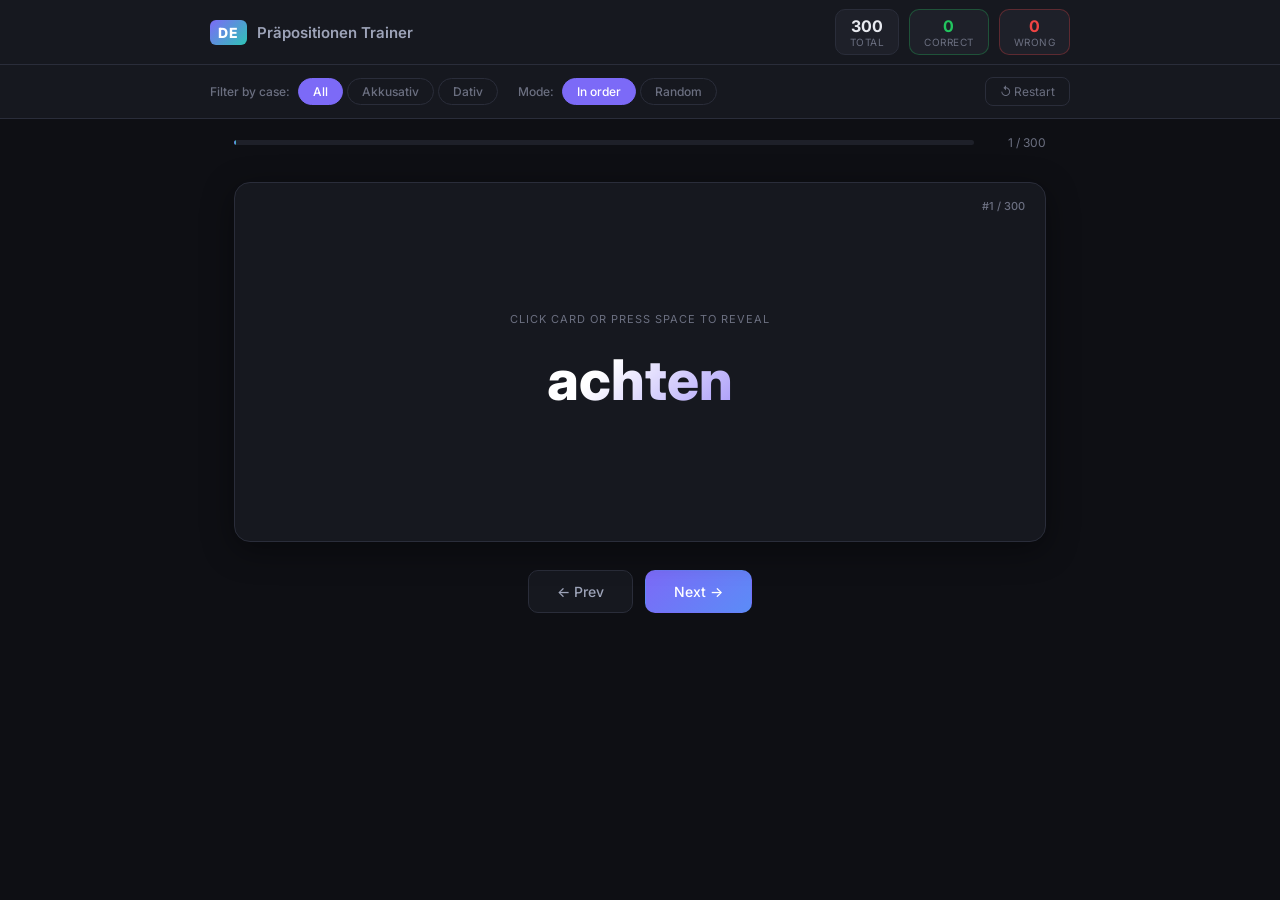
==== index.html @ 7e24c75c "Initial commit: German Prepositions Trainer with 300 verbs" ====
<!DOCTYPE html>
<html lang="de">
<head>
  <meta charset="UTF-8" />
  <meta name="viewport" content="width=device-width, initial-scale=1.0" />
  <title>DE Präpositionen Trainer</title>
  <meta name="description" content="Practice German verb prepositions with Akkusativ and Dativ cases using interactive flashcards." />
  <link rel="preconnect" href="https://fonts.googleapis.com" />
  <link href="https://fonts.googleapis.com/css2?family=Inter:wght@300;400;500;600;700;800&display=swap" rel="stylesheet" />
  <link rel="stylesheet" href="style.css" />
</head>
<body>
  <div class="app">
    <!-- Header -->
    <header class="header">
      <div class="header-inner">
        <div class="logo">
          <span class="logo-de">DE</span>
          <span class="logo-text">Präpositionen Trainer</span>
        </div>
        <div class="header-stats">
          <div class="stat-badge" id="stat-total">
            <span class="stat-num" id="total-count">200</span>
            <span class="stat-label">Total</span>
          </div>
          <div class="stat-badge correct" id="stat-correct">
            <span class="stat-num" id="correct-count">0</span>
            <span class="stat-label">Correct</span>
          </div>
          <div class="stat-badge wrong" id="stat-wrong">
            <span class="stat-num" id="wrong-count">0</span>
            <span class="stat-label">Wrong</span>
          </div>
        </div>
      </div>
    </header>

    <!-- Controls Bar -->
    <div class="controls-bar">
      <div class="controls-inner">
        <div class="filter-group">
          <label class="filter-label">Filter by case:</label>
          <div class="filter-btns">
            <button class="filter-btn active" data-filter="all" id="filter-all">All</button>
            <button class="filter-btn akk" data-filter="akk" id="filter-akk">Akkusativ</button>
            <button class="filter-btn dat" data-filter="dat" id="filter-dat">Dativ</button>
          </div>
        </div>
        <div class="filter-group">
          <label class="filter-label">Mode:</label>
          <div class="filter-btns">
            <button class="filter-btn active" data-mode="sequential" id="mode-seq">In order</button>
            <button class="filter-btn" data-mode="random" id="mode-rand">Random</button>
          </div>
        </div>
        <button class="btn-restart" id="btn-restart">↺ Restart</button>
      </div>
    </div>

    <!-- Progress Bar -->
    <div class="progress-wrap">
      <div class="progress-bar" id="progress-bar"></div>
      <span class="progress-text" id="progress-text">1 / 200</span>
    </div>

    <!-- Main Card Area -->
    <main class="main">
      <div class="card-container">
        <div class="card" id="card" tabindex="0">
          <div class="card-front" id="card-front">
            <div class="card-hint">Click card or press Space to reveal</div>
            <div class="verb-display" id="verb-display">achten</div>
            <div class="card-number" id="card-number">#1</div>
          </div>
          <div class="card-back" id="card-back">
            <div class="back-top">
              <div class="back-verb" id="back-verb">achten</div>
              <div class="prep-kasus">
                <div class="prep-tag" id="back-prep">auf</div>
                <div class="kasus-badge" id="back-kasus">Akk.</div>
              </div>
            </div>
            <div class="example-sentence" id="back-example">
              Bitte achte auf die Aussprache.
            </div>
            <div class="answer-btns">
              <button class="btn-wrong" id="btn-wrong">✗ Didn't know</button>
              <button class="btn-correct" id="btn-correct">✓ Got it!</button>
            </div>
          </div>
        </div>
      </div>

      <!-- Navigation -->
      <div class="nav-btns">
        <button class="nav-btn" id="btn-prev">← Prev</button>
        <button class="nav-btn primary" id="btn-next">Next →</button>
      </div>
    </main>

    <!-- Done screen -->
    <div class="done-screen" id="done-screen" style="display:none;">
      <div class="done-card">
        <div class="done-emoji">🎉</div>
        <h2>Session Complete!</h2>
        <p>You went through all cards in this set.</p>
        <div class="done-stats">
          <div class="done-stat correct">
            <span id="done-correct">0</span>
            <small>Correct</small>
          </div>
          <div class="done-stat wrong">
            <span id="done-wrong">0</span>
            <small>Wrong</small>
          </div>
          <div class="done-stat pct">
            <span id="done-pct">0%</span>
            <small>Score</small>
          </div>
        </div>
        <button class="btn-restart big" id="btn-done-restart">↺ Practice Again</button>
        <button class="btn-wrong-only" id="btn-wrong-only">Practice wrong ones only</button>
      </div>
    </div>
  </div>

  <script src="app.js"></script>
</body>
</html>
---- style.css ----
*, *::before, *::after { box-sizing: border-box; margin: 0; padding: 0; }

:root {
  --bg: #0e0f14;
  --surface: #16181f;
  --surface2: #1e2029;
  --border: #2a2d3a;
  --text: #e8eaf0;
  --text-muted: #6b6f80;
  --text-dim: #9da3b8;
  --akk: #7c6af7;
  --akk-light: #a89af9;
  --dat: #2ec4b6;
  --dat-light: #5dd6cc;
  --correct: #22c55e;
  --wrong: #ef4444;
  --accent: #7c6af7;
  --radius: 16px;
  --radius-sm: 8px;
  --shadow: 0 8px 32px rgba(0,0,0,0.4);
}

html, body {
  height: 100%;
  font-family: 'Inter', sans-serif;
  background: var(--bg);
  color: var(--text);
  -webkit-font-smoothing: antialiased;
}

/* ── HEADER ── */
.header {
  background: var(--surface);
  border-bottom: 1px solid var(--border);
  padding: 0 24px;
  position: sticky;
  top: 0;
  z-index: 10;
}
.header-inner {
  max-width: 860px;
  margin: 0 auto;
  display: flex;
  align-items: center;
  justify-content: space-between;
  height: 64px;
}
.logo { display: flex; align-items: center; gap: 10px; }
.logo-de {
  background: linear-gradient(135deg, var(--akk), var(--dat));
  color: #fff;
  font-weight: 800;
  font-size: 14px;
  padding: 4px 8px;
  border-radius: 6px;
  letter-spacing: 1px;
}
.logo-text { font-weight: 600; font-size: 15px; color: var(--text-dim); }

.header-stats { display: flex; gap: 10px; }
.stat-badge {
  display: flex;
  flex-direction: column;
  align-items: center;
  background: var(--surface2);
  border: 1px solid var(--border);
  border-radius: 10px;
  padding: 6px 14px;
  min-width: 60px;
}
.stat-badge.correct { border-color: rgba(34,197,94,0.3); }
.stat-badge.wrong   { border-color: rgba(239,68,68,0.3); }
.stat-num { font-weight: 700; font-size: 16px; }
.stat-badge.correct .stat-num { color: var(--correct); }
.stat-badge.wrong .stat-num   { color: var(--wrong); }
.stat-label { font-size: 10px; text-transform: uppercase; letter-spacing: 0.5px; color: var(--text-muted); }

/* ── CONTROLS ── */
.controls-bar {
  background: var(--surface);
  border-bottom: 1px solid var(--border);
  padding: 0 24px;
}
.controls-inner {
  max-width: 860px;
  margin: 0 auto;
  display: flex;
  align-items: center;
  gap: 20px;
  padding: 12px 0;
  flex-wrap: wrap;
}
.filter-group { display: flex; align-items: center; gap: 8px; }
.filter-label { font-size: 12px; color: var(--text-muted); font-weight: 500; white-space: nowrap; }
.filter-btns { display: flex; gap: 4px; }
.filter-btn {
  border: 1px solid var(--border);
  background: transparent;
  color: var(--text-muted);
  border-radius: 20px;
  padding: 5px 14px;
  font-size: 12px;
  font-weight: 500;
  cursor: pointer;
  transition: all 0.18s;
  font-family: inherit;
}
.filter-btn:hover { border-color: var(--accent); color: var(--text); }
.filter-btn.active { background: var(--accent); border-color: var(--accent); color: #fff; }
.filter-btn.akk.active { background: var(--akk); border-color: var(--akk); }
.filter-btn.dat.active { background: var(--dat); border-color: var(--dat); }

.btn-restart {
  margin-left: auto;
  background: transparent;
  border: 1px solid var(--border);
  color: var(--text-muted);
  border-radius: 8px;
  padding: 6px 14px;
  font-size: 12px;
  font-family: inherit;
  cursor: pointer;
  transition: all 0.18s;
}
.btn-restart:hover { border-color: var(--accent); color: var(--text); }

/* ── PROGRESS ── */
.progress-wrap {
  max-width: 860px;
  margin: 16px auto 0;
  padding: 0 24px;
  display: flex;
  align-items: center;
  gap: 12px;
}
.progress-bar {
  flex: 1;
  height: 5px;
  background: var(--surface2);
  border-radius: 99px;
  overflow: hidden;
  position: relative;
}
.progress-bar::after {
  content: '';
  display: block;
  height: 100%;
  width: var(--pct, 0%);
  background: linear-gradient(90deg, var(--akk), var(--dat));
  border-radius: 99px;
  transition: width 0.35s ease;
}
.progress-text { font-size: 12px; color: var(--text-muted); white-space: nowrap; min-width: 60px; text-align: right; }

/* ── MAIN ── */
.main {
  max-width: 860px;
  margin: 0 auto;
  padding: 32px 24px 48px;
}
.card-container {
  perspective: 1200px;
  margin-bottom: 28px;
}

/* ── CARD ── */
.card {
  width: 100%;
  min-height: 360px;
  position: relative;
  transform-style: preserve-3d;
  transition: transform 0.55s cubic-bezier(0.4, 0, 0.2, 1);
  cursor: pointer;
  outline: none;
  border-radius: var(--radius);
}
.card.flipped { transform: rotateY(180deg); cursor: default; }
.card-front, .card-back {
  position: absolute;
  inset: 0;
  border-radius: var(--radius);
  backface-visibility: hidden;
  -webkit-backface-visibility: hidden;
  display: flex;
  flex-direction: column;
  align-items: center;
  justify-content: center;
  padding: 48px 40px;
}
.card-front {
  background: var(--surface);
  border: 1px solid var(--border);
  box-shadow: var(--shadow);
}
.card-front:hover { border-color: var(--accent); box-shadow: 0 8px 40px rgba(124,106,247,0.15); }
.card-back {
  background: var(--surface);
  border: 1px solid var(--border);
  box-shadow: var(--shadow);
  transform: rotateY(180deg);
  justify-content: space-between;
  gap: 20px;
}

.card-hint {
  font-size: 11px;
  text-transform: uppercase;
  letter-spacing: 1px;
  color: var(--text-muted);
  margin-bottom: 24px;
}
.verb-display {
  font-size: clamp(32px, 7vw, 56px);
  font-weight: 800;
  text-align: center;
  background: linear-gradient(135deg, #fff 30%, var(--akk-light));
  -webkit-background-clip: text;
  -webkit-text-fill-color: transparent;
  background-clip: text;
  line-height: 1.1;
}
.card-number {
  position: absolute;
  top: 16px;
  right: 20px;
  font-size: 11px;
  color: var(--text-muted);
  font-weight: 500;
}

/* back */
.back-top {
  display: flex;
  flex-direction: column;
  align-items: center;
  gap: 16px;
  width: 100%;
}
.back-verb {
  font-size: clamp(24px, 5vw, 40px);
  font-weight: 800;
  color: var(--text);
}
.prep-kasus {
  display: flex;
  align-items: center;
  gap: 10px;
}
.prep-tag {
  background: linear-gradient(135deg, var(--akk), var(--dat));
  color: #fff;
  font-size: 22px;
  font-weight: 700;
  padding: 8px 20px;
  border-radius: 10px;
}
.kasus-badge {
  font-size: 15px;
  font-weight: 700;
  padding: 8px 18px;
  border-radius: 10px;
  border: 2px solid var(--akk);
  color: var(--akk-light);
  background: rgba(124,106,247,0.1);
}
.kasus-badge.dat {
  border-color: var(--dat);
  color: var(--dat-light);
  background: rgba(46,196,182,0.1);
}
.example-sentence {
  text-align: center;
  font-size: 15px;
  color: var(--text-dim);
  line-height: 1.65;
  font-style: italic;
  background: var(--surface2);
  border-radius: var(--radius-sm);
  padding: 16px 20px;
  width: 100%;
  border-left: 3px solid var(--border);
}

/* answer buttons */
.answer-btns {
  display: flex;
  gap: 12px;
  width: 100%;
}
.btn-wrong, .btn-correct {
  flex: 1;
  padding: 14px;
  border-radius: 12px;
  border: none;
  font-size: 15px;
  font-weight: 600;
  font-family: inherit;
  cursor: pointer;
  transition: all 0.18s;
}
.btn-wrong {
  background: rgba(239,68,68,0.12);
  color: var(--wrong);
  border: 1.5px solid rgba(239,68,68,0.3);
}
.btn-wrong:hover { background: rgba(239,68,68,0.22); }
.btn-correct {
  background: rgba(34,197,94,0.12);
  color: var(--correct);
  border: 1.5px solid rgba(34,197,94,0.3);
}
.btn-correct:hover { background: rgba(34,197,94,0.22); }

/* ── NAV ── */
.nav-btns {
  display: flex;
  gap: 12px;
  justify-content: center;
}
.nav-btn {
  background: var(--surface);
  border: 1px solid var(--border);
  color: var(--text-dim);
  padding: 12px 28px;
  border-radius: 10px;
  font-size: 14px;
  font-weight: 500;
  font-family: inherit;
  cursor: pointer;
  transition: all 0.18s;
}
.nav-btn:hover { border-color: var(--accent); color: var(--text); }
.nav-btn.primary {
  background: linear-gradient(135deg, var(--akk), #5b8cf7);
  border-color: transparent;
  color: #fff;
}
.nav-btn.primary:hover { opacity: 0.88; }

/* ── DONE SCREEN ── */
.done-screen {
  position: fixed;
  inset: 0;
  background: rgba(14,15,20,0.92);
  backdrop-filter: blur(10px);
  display: flex;
  align-items: center;
  justify-content: center;
  z-index: 100;
}
.done-card {
  background: var(--surface);
  border: 1px solid var(--border);
  border-radius: 20px;
  padding: 48px 40px;
  text-align: center;
  max-width: 420px;
  width: 90%;
  box-shadow: var(--shadow);
}
.done-emoji { font-size: 56px; margin-bottom: 16px; }
.done-card h2 { font-size: 26px; font-weight: 800; margin-bottom: 8px; }
.done-card p { color: var(--text-muted); margin-bottom: 28px; }
.done-stats {
  display: flex;
  gap: 16px;
  justify-content: center;
  margin-bottom: 32px;
}
.done-stat {
  flex: 1;
  background: var(--surface2);
  border-radius: 12px;
  padding: 16px;
  border: 1px solid var(--border);
}
.done-stat span { font-size: 28px; font-weight: 800; display: block; }
.done-stat small { font-size: 11px; text-transform: uppercase; letter-spacing: 0.5px; color: var(--text-muted); }
.done-stat.correct span { color: var(--correct); }
.done-stat.wrong span   { color: var(--wrong); }
.done-stat.pct span     { color: var(--akk-light); }
.btn-restart.big {
  display: block;
  width: 100%;
  background: linear-gradient(135deg, var(--akk), #5b8cf7);
  border: none;
  color: #fff;
  padding: 14px;
  border-radius: 12px;
  font-size: 16px;
  font-weight: 700;
  font-family: inherit;
  cursor: pointer;
  margin-bottom: 10px;
  transition: opacity 0.18s;
}
.btn-restart.big:hover { opacity: 0.88; }
.btn-wrong-only {
  display: block;
  width: 100%;
  background: rgba(239,68,68,0.1);
  border: 1.5px solid rgba(239,68,68,0.3);
  color: var(--wrong);
  padding: 12px;
  border-radius: 12px;
  font-size: 14px;
  font-weight: 600;
  font-family: inherit;
  cursor: pointer;
  transition: all 0.18s;
}
.btn-wrong-only:hover { background: rgba(239,68,68,0.2); }

/* ── RESPONSIVE ── */
@media (max-width: 540px) {
  .card-front, .card-back { padding: 32px 24px; }
  .header-inner { gap: 10px; }
  .logo-text { display: none; }
  .controls-inner { gap: 10px; }
}
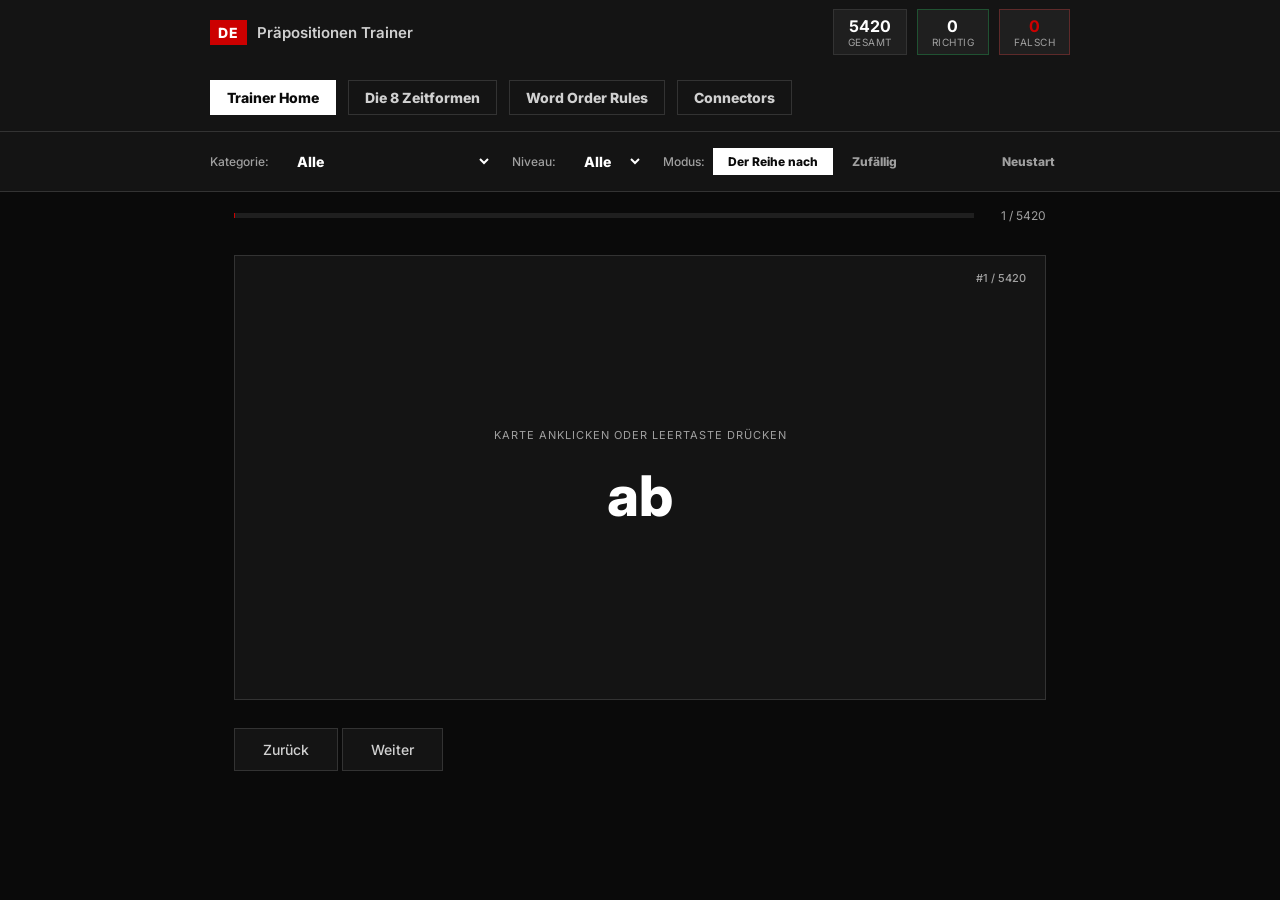
==== commit fa691a0b: "feat: UI redesign, dynamic loading, and german translations" ====
--- a/index.html
+++ b/index.html
@@ -20,40 +20,59 @@
         </div>
         <div class="header-stats">
           <div class="stat-badge" id="stat-total">
-            <span class="stat-num" id="total-count">200</span>
-            <span class="stat-label">Total</span>
+            <span class="stat-num" id="total-count">0</span>
+            <span class="stat-label">GESAMT</span>
           </div>
           <div class="stat-badge correct" id="stat-correct">
             <span class="stat-num" id="correct-count">0</span>
-            <span class="stat-label">Correct</span>
+            <span class="stat-label">RICHTIG</span>
           </div>
           <div class="stat-badge wrong" id="stat-wrong">
             <span class="stat-num" id="wrong-count">0</span>
-            <span class="stat-label">Wrong</span>
+            <span class="stat-label">FALSCH</span>
           </div>
         </div>
       </div>
+      <!-- Global Navigation -->
+      <nav class="nav-bar">
+        <a href="index.html" class="nav-link active">Trainer Home</a>
+        <a href="pages/tenses.html" class="nav-link">Die 8 Zeitformen</a>
+        <a href="pages/word-order.html" class="nav-link">Word Order Rules</a>
+        <a href="pages/connectors.html" class="nav-link">Connectors</a>
+      </nav>
     </header>
 
     <!-- Controls Bar -->
     <div class="controls-bar">
       <div class="controls-inner">
         <div class="filter-group">
-          <label class="filter-label">Filter by case:</label>
+          <label class="filter-label">Kategorie:</label>
+          <select id="filter-type" class="filter-select">
+            <option value="all">Alle</option>
+            <option value="vocabulary">Wortschatz</option>
+            <option value="verb_preposition">Verben + Präpositionen</option>
+            <option value="konnektor">Konnektoren</option>
+            <option value="phrase">Redewendungen</option>
+          </select>
+        </div>
+        <div class="filter-group">
+          <label class="filter-label">Niveau:</label>
+          <select id="filter-level" class="filter-select">
+            <option value="all">Alle</option>
+            <option value="A1">A1</option>
+            <option value="A2">A2</option>
+            <option value="B1">B1</option>
+            <option value="B2">B2</option>
+          </select>
+        </div>
+        <div class="filter-group">
+          <label class="filter-label">Modus:</label>
           <div class="filter-btns">
-            <button class="filter-btn active" data-filter="all" id="filter-all">All</button>
-            <button class="filter-btn akk" data-filter="akk" id="filter-akk">Akkusativ</button>
-            <button class="filter-btn dat" data-filter="dat" id="filter-dat">Dativ</button>
+            <button class="filter-btn active" data-mode="sequential" id="mode-seq">Der Reihe nach</button>
+            <button class="filter-btn" data-mode="random" id="mode-rand">Zufällig</button>
           </div>
         </div>
-        <div class="filter-group">
-          <label class="filter-label">Mode:</label>
-          <div class="filter-btns">
-            <button class="filter-btn active" data-mode="sequential" id="mode-seq">In order</button>
-            <button class="filter-btn" data-mode="random" id="mode-rand">Random</button>
-          </div>
-        </div>
-        <button class="btn-restart" id="btn-restart">↺ Restart</button>
+        <button class="btn-restart" id="btn-restart">Neustart</button>
       </div>
     </div>
 
@@ -68,7 +87,7 @@
       <div class="card-container">
         <div class="card" id="card" tabindex="0">
           <div class="card-front" id="card-front">
-            <div class="card-hint">Click card or press Space to reveal</div>
+            <div class="card-hint">Karte anklicken oder Leertaste drücken</div>
             <div class="verb-display" id="verb-display">achten</div>
             <div class="card-number" id="card-number">#1</div>
           </div>
@@ -80,28 +99,28 @@
                 <div class="kasus-badge" id="back-kasus">Akk.</div>
               </div>
             </div>
-            <div class="example-sentence" id="back-example">
-              Bitte achte auf die Aussprache.
-            </div>
+            <div class="example-sentence" id="back-example"></div>
+            <!-- Extra info section for translations, auxiliary verbs, or connector effects -->
+            <div class="back-extra" id="back-extra"></div>
             <div class="answer-btns">
-              <button class="btn-wrong" id="btn-wrong">✗ Didn't know</button>
-              <button class="btn-correct" id="btn-correct">✓ Got it!</button>
+              <button class="btn-wrong" id="btn-wrong">Nicht gewusst</button>
+              <button class="btn-correct" id="btn-correct">Gewusst!</button>
             </div>
           </div>
         </div>
       </div>
 
-      <!-- Navigation -->
-      <div class="nav-btns">
-        <button class="nav-btn" id="btn-prev">← Prev</button>
-        <button class="nav-btn primary" id="btn-next">Next →</button>
+      <!-- Navigation Buttons -->
+      <div class="card-nav">
+        <button class="nav-btn" id="btn-prev">Zurück</button>
+        <button class="nav-btn" id="btn-next">Weiter</button>
       </div>
     </main>
 
     <!-- Done screen -->
     <div class="done-screen" id="done-screen" style="display:none;">
       <div class="done-card">
-        <div class="done-emoji">🎉</div>
+        <div class="done-emoji"></div>
         <h2>Session Complete!</h2>
         <p>You went through all cards in this set.</p>
         <div class="done-stats">
@@ -118,7 +137,7 @@
             <small>Score</small>
           </div>
         </div>
-        <button class="btn-restart big" id="btn-done-restart">↺ Practice Again</button>
+        <button class="btn-restart big" id="btn-done-restart">Practice Again</button>
         <button class="btn-wrong-only" id="btn-wrong-only">Practice wrong ones only</button>
       </div>
     </div>
--- a/style.css
+++ b/style.css
@@ -1,23 +1,28 @@
 *, *::before, *::after { box-sizing: border-box; margin: 0; padding: 0; }
 
 :root {
-  --bg: #0e0f14;
-  --surface: #16181f;
-  --surface2: #1e2029;
-  --border: #2a2d3a;
-  --text: #e8eaf0;
-  --text-muted: #6b6f80;
-  --text-dim: #9da3b8;
-  --akk: #7c6af7;
-  --akk-light: #a89af9;
-  --dat: #2ec4b6;
-  --dat-light: #5dd6cc;
-  --correct: #22c55e;
-  --wrong: #ef4444;
-  --accent: #7c6af7;
-  --radius: 16px;
-  --radius-sm: 8px;
-  --shadow: 0 8px 32px rgba(0,0,0,0.4);
+  --bg: #0a0a0a;
+  --surface: #141414;
+  --surface2: #1f1f1f;
+  --border: #333333;
+  --text: #ffffff;
+  --text-muted: #a0a0a0;
+  --text-dim: #d0d0d0;
+  --akk: #cc0000;
+  --akk-light: #ff3333;
+  --akk-dark: #8b0000;
+  --dat: #ffffff;
+  --dat-light: #cccccc;
+  --dat-dark: #999999;
+  --correct: #ffffff;
+  --wrong: #cc0000;
+  --accent: #cc0000;
+  --freq-green: #22c55e;
+  --freq-yellow: #eab308;
+  --freq-gray: #6b7280;
+  --radius: 0px;
+  --radius-sm: 0px;
+  --shadow: none;
 }
 
 html, body {
@@ -47,12 +52,12 @@
 }
 .logo { display: flex; align-items: center; gap: 10px; }
 .logo-de {
-  background: linear-gradient(135deg, var(--akk), var(--dat));
+  background: var(--akk);
   color: #fff;
   font-weight: 800;
   font-size: 14px;
   padding: 4px 8px;
-  border-radius: 6px;
+  border-radius: 0px;
   letter-spacing: 1px;
 }
 .logo-text { font-weight: 600; font-size: 15px; color: var(--text-dim); }
@@ -64,7 +69,7 @@
   align-items: center;
   background: var(--surface2);
   border: 1px solid var(--border);
-  border-radius: 10px;
+  border-radius: 0px;
   padding: 6px 14px;
   min-width: 60px;
 }
@@ -94,35 +99,36 @@
 .filter-label { font-size: 12px; color: var(--text-muted); font-weight: 500; white-space: nowrap; }
 .filter-btns { display: flex; gap: 4px; }
 .filter-btn {
-  border: 1px solid var(--border);
+  border: none;
   background: transparent;
   color: var(--text-muted);
-  border-radius: 20px;
-  padding: 5px 14px;
+  border-radius: 0px;
+  padding: 6px 15px;
   font-size: 12px;
-  font-weight: 500;
+  font-weight: 800; /* Extra bold */
   cursor: pointer;
   transition: all 0.18s;
   font-family: inherit;
 }
-.filter-btn:hover { border-color: var(--accent); color: var(--text); }
-.filter-btn.active { background: var(--accent); border-color: var(--accent); color: #fff; }
+.filter-btn:hover { color: var(--text); }
+.filter-btn.active { background: var(--text); color: var(--bg); }
 .filter-btn.akk.active { background: var(--akk); border-color: var(--akk); }
 .filter-btn.dat.active { background: var(--dat); border-color: var(--dat); }
 
 .btn-restart {
   margin-left: auto;
   background: transparent;
-  border: 1px solid var(--border);
+  border: none;
   color: var(--text-muted);
-  border-radius: 8px;
-  padding: 6px 14px;
+  border-radius: 0px;
+  padding: 7px 15px;
   font-size: 12px;
+  font-weight: 800;
   font-family: inherit;
   cursor: pointer;
   transition: all 0.18s;
 }
-.btn-restart:hover { border-color: var(--accent); color: var(--text); }
+.btn-restart:hover { color: var(--text); }
 
 /* ── PROGRESS ── */
 .progress-wrap {
@@ -137,7 +143,7 @@
   flex: 1;
   height: 5px;
   background: var(--surface2);
-  border-radius: 99px;
+  border-radius: 0px;
   overflow: hidden;
   position: relative;
 }
@@ -146,8 +152,8 @@
   display: block;
   height: 100%;
   width: var(--pct, 0%);
-  background: linear-gradient(90deg, var(--akk), var(--dat));
-  border-radius: 99px;
+  background: var(--akk);
+  border-radius: 0px;
   transition: width 0.35s ease;
 }
 .progress-text { font-size: 12px; color: var(--text-muted); white-space: nowrap; min-width: 60px; text-align: right; }
@@ -165,6 +171,7 @@
 
 /* ── CARD ── */
 .card {
+  display: grid;
   width: 100%;
   min-height: 360px;
   position: relative;
@@ -176,8 +183,7 @@
 }
 .card.flipped { transform: rotateY(180deg); cursor: default; }
 .card-front, .card-back {
-  position: absolute;
-  inset: 0;
+  grid-area: 1 / 1;
   border-radius: var(--radius);
   backface-visibility: hidden;
   -webkit-backface-visibility: hidden;
@@ -190,13 +196,13 @@
 .card-front {
   background: var(--surface);
   border: 1px solid var(--border);
-  box-shadow: var(--shadow);
-}
-.card-front:hover { border-color: var(--accent); box-shadow: 0 8px 40px rgba(124,106,247,0.15); }
+  box-shadow: none;
+}
+.card-front:hover { border-color: var(--accent); box-shadow: none; }
 .card-back {
   background: var(--surface);
   border: 1px solid var(--border);
-  box-shadow: var(--shadow);
+  box-shadow: none;
   transform: rotateY(180deg);
   justify-content: space-between;
   gap: 20px;
@@ -213,10 +219,7 @@
   font-size: clamp(32px, 7vw, 56px);
   font-weight: 800;
   text-align: center;
-  background: linear-gradient(135deg, #fff 30%, var(--akk-light));
-  -webkit-background-clip: text;
-  -webkit-text-fill-color: transparent;
-  background-clip: text;
+  color: var(--text);
   line-height: 1.1;
 }
 .card-number {
@@ -247,26 +250,33 @@
   gap: 10px;
 }
 .prep-tag {
-  background: linear-gradient(135deg, var(--akk), var(--dat));
+  background: var(--akk);
   color: #fff;
   font-size: 22px;
   font-weight: 700;
   padding: 8px 20px;
-  border-radius: 10px;
+  border-radius: 0px;
 }
 .kasus-badge {
   font-size: 15px;
   font-weight: 700;
   padding: 8px 18px;
-  border-radius: 10px;
+  border-radius: 0px;
   border: 2px solid var(--akk);
   color: var(--akk-light);
-  background: rgba(124,106,247,0.1);
+  background: transparent;
 }
 .kasus-badge.dat {
   border-color: var(--dat);
   color: var(--dat-light);
-  background: rgba(46,196,182,0.1);
+  background: transparent;
+}
+.back-extra {
+  font-size: 16px;
+  color: var(--text-muted);
+  margin-bottom: 24px;
+  line-height: 1.4;
+  text-align: center;
 }
 .example-sentence {
   text-align: center;
@@ -275,10 +285,10 @@
   line-height: 1.65;
   font-style: italic;
   background: var(--surface2);
-  border-radius: var(--radius-sm);
+  border-radius: 0px;
   padding: 16px 20px;
   width: 100%;
-  border-left: 3px solid var(--border);
+  border-left: 3px solid var(--accent);
 }
 
 /* answer buttons */
@@ -290,8 +300,8 @@
 .btn-wrong, .btn-correct {
   flex: 1;
   padding: 14px;
-  border-radius: 12px;
-  border: none;
+  border-radius: 0px;
+  border: 1px solid transparent;
   font-size: 15px;
   font-weight: 600;
   font-family: inherit;
@@ -317,12 +327,59 @@
   gap: 12px;
   justify-content: center;
 }
+.filter-select {
+  background: var(--surface);
+  border: none;
+  color: var(--text);
+  padding: 8px 16px;
+  border-radius: 0px;
+  font-size: 14px;
+  font-weight: 800;
+  cursor: pointer;
+  font-family: inherit;
+}
+.filter-select:focus {
+  outline: none;
+}
+.filter-select option {
+  background: var(--bg);
+  color: var(--text);
+}
+
+.nav-bar {
+  display: flex;
+  align-items: center;
+  gap: 12px;
+  margin: 16px auto 16px;
+  max-width: 860px;
+  flex-wrap: wrap;
+}
+.nav-link {
+  display: inline-flex;
+  align-items: center;
+  gap: 6px;
+  color: var(--text-dim);
+  text-decoration: none;
+  font-size: 14px;
+  font-weight: 800;
+  padding: 8px 16px;
+  background: var(--surface);
+  border: 1px solid var(--border);
+  border-radius: 0px;
+  transition: all 0.2s ease;
+}
+.nav-link:hover, .nav-link.active {
+  color: var(--bg);
+  border-color: var(--text);
+  background: var(--text);
+}
+
 .nav-btn {
   background: var(--surface);
   border: 1px solid var(--border);
   color: var(--text-dim);
   padding: 12px 28px;
-  border-radius: 10px;
+  border-radius: 0px;
   font-size: 14px;
   font-weight: 500;
   font-family: inherit;
@@ -331,7 +388,7 @@
 }
 .nav-btn:hover { border-color: var(--accent); color: var(--text); }
 .nav-btn.primary {
-  background: linear-gradient(135deg, var(--akk), #5b8cf7);
+  background: var(--akk);
   border-color: transparent;
   color: #fff;
 }
@@ -351,12 +408,12 @@
 .done-card {
   background: var(--surface);
   border: 1px solid var(--border);
-  border-radius: 20px;
+  border-radius: 0px;
   padding: 48px 40px;
   text-align: center;
   max-width: 420px;
   width: 90%;
-  box-shadow: var(--shadow);
+  box-shadow: none;
 }
 .done-emoji { font-size: 56px; margin-bottom: 16px; }
 .done-card h2 { font-size: 26px; font-weight: 800; margin-bottom: 8px; }
@@ -370,7 +427,7 @@
 .done-stat {
   flex: 1;
   background: var(--surface2);
-  border-radius: 12px;
+  border-radius: 0px;
   padding: 16px;
   border: 1px solid var(--border);
 }
@@ -382,11 +439,11 @@
 .btn-restart.big {
   display: block;
   width: 100%;
-  background: linear-gradient(135deg, var(--akk), #5b8cf7);
+  background: var(--akk);
   border: none;
   color: #fff;
   padding: 14px;
-  border-radius: 12px;
+  border-radius: 0px;
   font-size: 16px;
   font-weight: 700;
   font-family: inherit;
@@ -398,11 +455,11 @@
 .btn-wrong-only {
   display: block;
   width: 100%;
-  background: rgba(239,68,68,0.1);
-  border: 1.5px solid rgba(239,68,68,0.3);
+  background: transparent;
+  border: 1px solid var(--wrong);
   color: var(--wrong);
   padding: 12px;
-  border-radius: 12px;
+  border-radius: 0px;
   font-size: 14px;
   font-weight: 600;
   font-family: inherit;
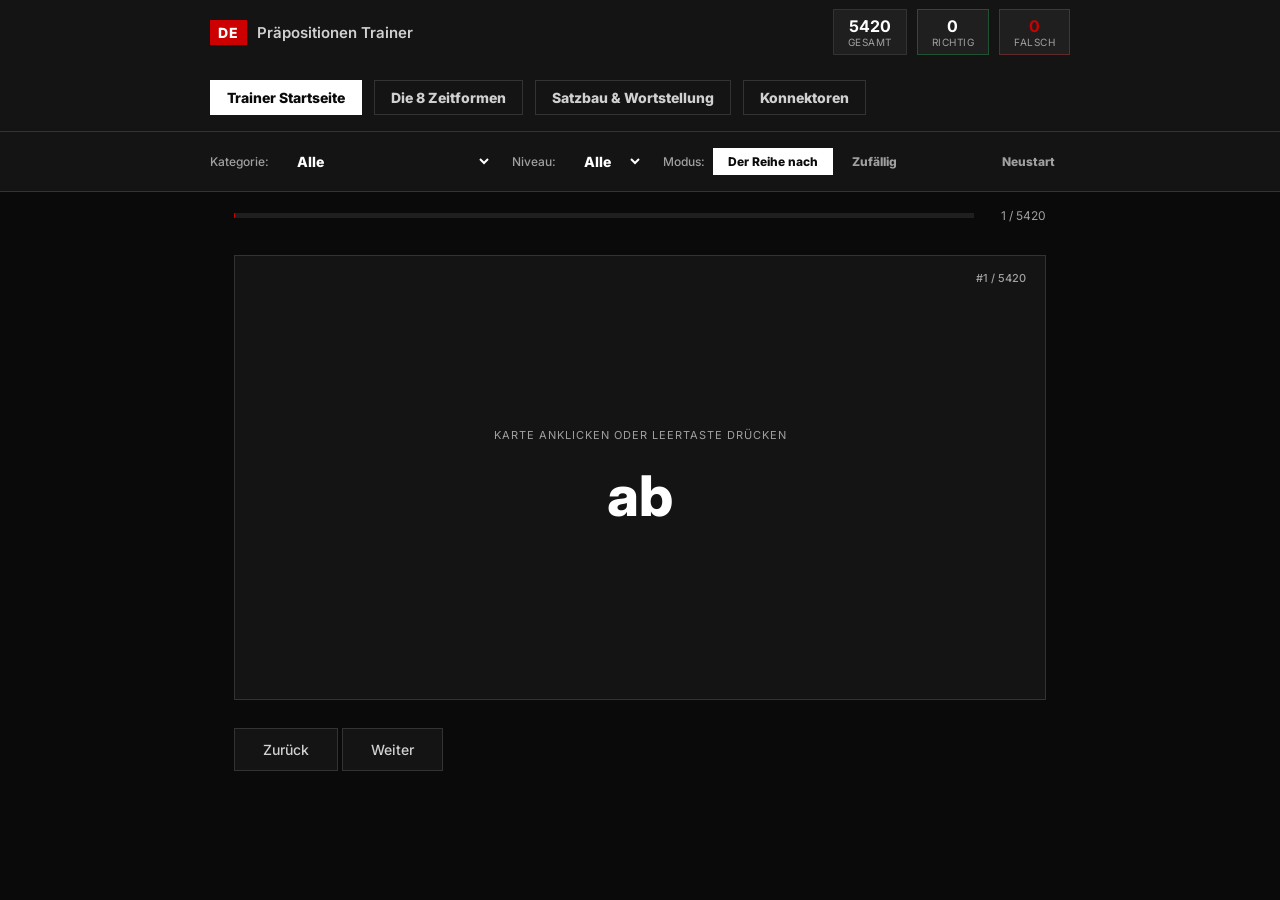
==== commit 57055832: "small fix" ====
--- a/index.html
+++ b/index.html
@@ -35,10 +35,10 @@
       </div>
       <!-- Global Navigation -->
       <nav class="nav-bar">
-        <a href="index.html" class="nav-link active">Trainer Home</a>
+        <a href="index.html" class="nav-link active">Trainer Startseite</a>
         <a href="pages/tenses.html" class="nav-link">Die 8 Zeitformen</a>
-        <a href="pages/word-order.html" class="nav-link">Word Order Rules</a>
-        <a href="pages/connectors.html" class="nav-link">Connectors</a>
+        <a href="pages/word-order.html" class="nav-link">Satzbau & Wortstellung</a>
+        <a href="pages/connectors.html" class="nav-link">Konnektoren</a>
       </nav>
     </header>
 
@@ -50,8 +50,11 @@
           <select id="filter-type" class="filter-select">
             <option value="all">Alle</option>
             <option value="vocabulary">Wortschatz</option>
+            <option value="verb">Verben (Alle)</option>
             <option value="verb_preposition">Verben + Präpositionen</option>
+            <option value="reflexive_verb">Reflexive Verben</option>
             <option value="konnektor">Konnektoren</option>
+            <option value="konjunktion">Konjunktionen</option>
             <option value="phrase">Redewendungen</option>
           </select>
         </div>
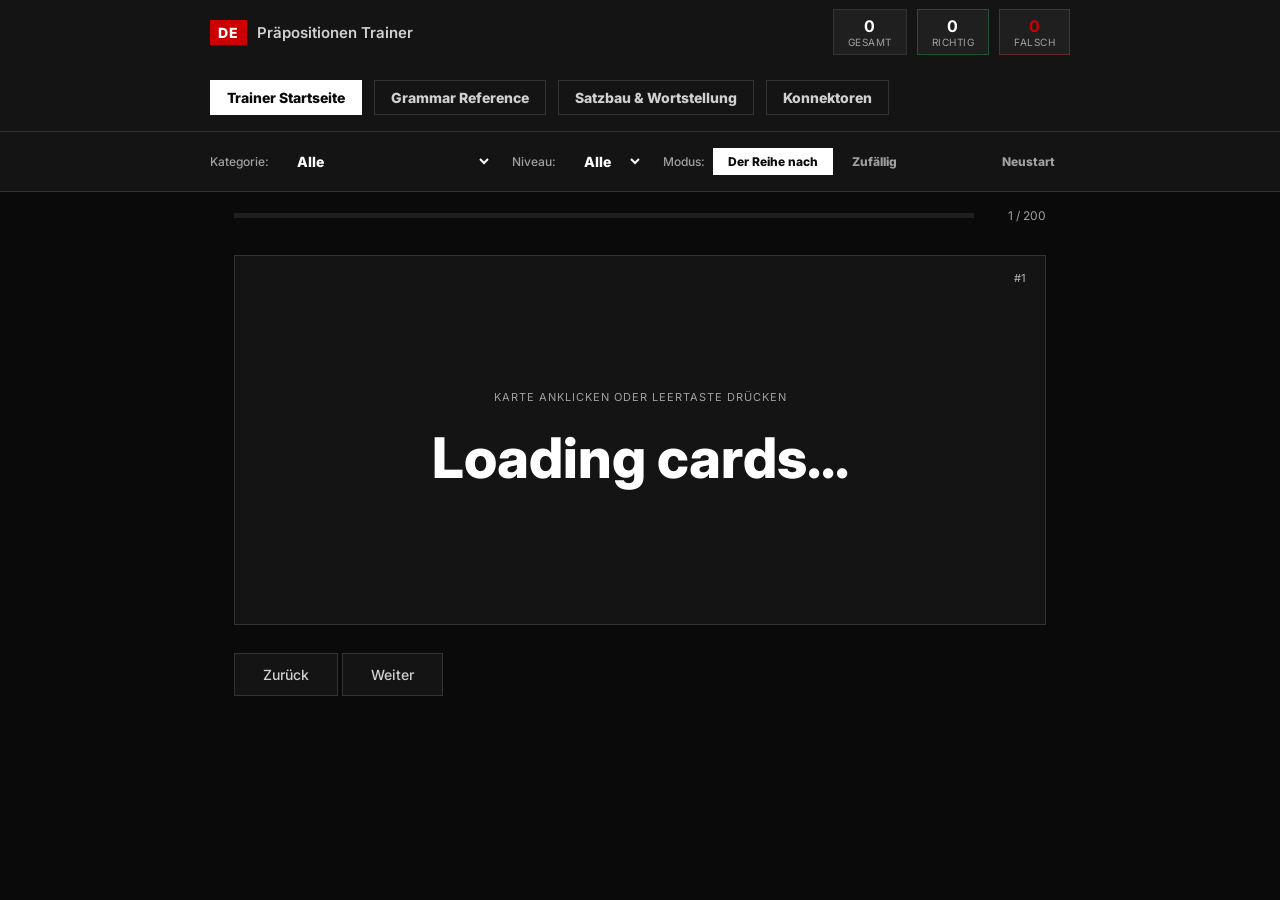
==== commit 25c9827d: "new grammars and edit the page" ====
--- a/index.html
+++ b/index.html
@@ -1,14 +1,18 @@
 <!DOCTYPE html>
 <html lang="de">
+
 <head>
   <meta charset="UTF-8" />
   <meta name="viewport" content="width=device-width, initial-scale=1.0" />
   <title>DE Präpositionen Trainer</title>
-  <meta name="description" content="Practice German verb prepositions with Akkusativ and Dativ cases using interactive flashcards." />
+  <meta name="description"
+    content="Practice German verb prepositions with Akkusativ and Dativ cases using interactive flashcards." />
   <link rel="preconnect" href="https://fonts.googleapis.com" />
-  <link href="https://fonts.googleapis.com/css2?family=Inter:wght@300;400;500;600;700;800&display=swap" rel="stylesheet" />
+  <link href="https://fonts.googleapis.com/css2?family=Inter:wght@300;400;500;600;700;800&display=swap"
+    rel="stylesheet" />
   <link rel="stylesheet" href="style.css" />
 </head>
+
 <body>
   <div class="app">
     <!-- Header -->
@@ -36,7 +40,7 @@
       <!-- Global Navigation -->
       <nav class="nav-bar">
         <a href="index.html" class="nav-link active">Trainer Startseite</a>
-        <a href="pages/tenses.html" class="nav-link">Die 8 Zeitformen</a>
+        <a href="pages/grammar.html" class="nav-link">Grammar Reference</a>
         <a href="pages/word-order.html" class="nav-link">Satzbau & Wortstellung</a>
         <a href="pages/connectors.html" class="nav-link">Konnektoren</a>
       </nav>
@@ -148,4 +152,5 @@
 
   <script src="app.js"></script>
 </body>
-</html>
+
+</html>
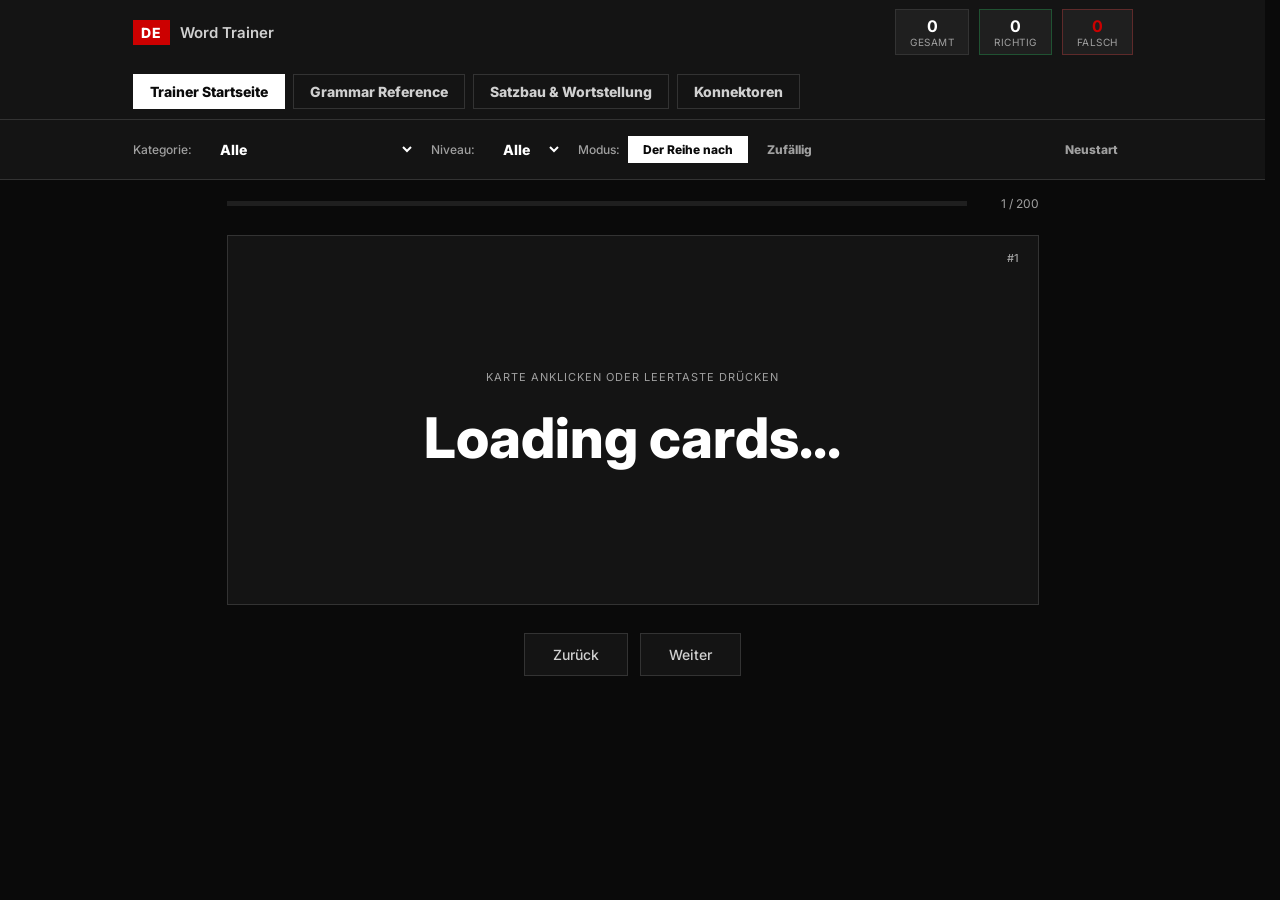
==== commit 58e2ea27: "ok" ====
--- a/index.html
+++ b/index.html
@@ -20,7 +20,7 @@
       <div class="header-inner">
         <div class="logo">
           <span class="logo-de">DE</span>
-          <span class="logo-text">Präpositionen Trainer</span>
+          <span class="logo-text">Word Trainer</span>
         </div>
         <div class="header-stats">
           <div class="stat-badge" id="stat-total">
--- a/style.css
+++ b/style.css
@@ -23,10 +23,44 @@
   --radius: 0px;
   --radius-sm: 0px;
   --shadow: none;
-}
-
-html, body {
+
+  /* ── Page shell vs. page content ──
+     --shell-width : outer chrome (header, nav bar, controls bar).
+                     IDENTICAL on every page so the navbar never moves
+                     when navigating. Do NOT override per page.
+     --site-width  : width of the page's own content. May differ per page
+                     (trainer card = 860px, grammar.css widens it to 1000px).
+     --site-pad    : shared horizontal gutter used by shell AND content.
+  */
+  --shell-width: 1000px;
+  --site-width: 860px;
+  --site-pad: clamp(12px, 4vw, 24px);
+}
+
+/* ── ROOT ──
+   scrollbar-gutter: stable reserves space for the scrollbar EVEN when
+   it isn't visible. This prevents the content from jumping left/right
+   when navigating between short pages (no scrollbar) and tall pages
+   (scrollbar). This is the correct fix for the "navbar shift" bug.
+   We do NOT use overflow-x: hidden here because that disables scrollbar-gutter.
+   Individual containers that could overflow use their own overflow rules.
+*/
+html {
+  scrollbar-gutter: stable;
   height: 100%;
+}
+
+/* Browsers without scrollbar-gutter support (older Safari): always reserve
+   the scrollbar track so short and long pages have the same viewport width. */
+@supports not (scrollbar-gutter: stable) {
+  html { overflow-y: scroll; }
+}
+
+/* min-height (not height): with height:100% the body box ends after one
+   viewport, which makes the sticky header stop sticking on long pages
+   where <header> is a direct child of <body>. */
+body {
+  min-height: 100%;
   font-family: 'Inter', sans-serif;
   background: var(--bg);
   color: var(--text);
@@ -37,19 +71,25 @@
 .header {
   background: var(--surface);
   border-bottom: 1px solid var(--border);
-  padding: 0 24px;
+  padding: 0 var(--site-pad);
   position: sticky;
   top: 0;
   z-index: 10;
-}
+  width: 100%;
+  box-sizing: border-box;
+}
+
 .header-inner {
-  max-width: 860px;
+  max-width: var(--shell-width);
   margin: 0 auto;
   display: flex;
   align-items: center;
   justify-content: space-between;
   height: 64px;
-}
+  min-width: 0;
+  gap: 8px;
+}
+
 .logo { display: flex; align-items: center; gap: 10px; }
 .logo-de {
   background: var(--akk);
@@ -80,20 +120,53 @@
 .stat-badge.wrong .stat-num   { color: var(--wrong); }
 .stat-label { font-size: 10px; text-transform: uppercase; letter-spacing: 0.5px; color: var(--text-muted); }
 
+/* ── NAV BAR ── */
+.nav-bar {
+  display: flex;
+  align-items: center;
+  gap: 8px;
+  max-width: var(--shell-width);
+  margin: 0 auto;
+  padding: 10px 0; /* horizontal padding comes from .header */
+  flex-wrap: wrap;
+  box-sizing: border-box;
+}
+.nav-link {
+  display: inline-flex;
+  align-items: center;
+  gap: 6px;
+  color: var(--text-dim);
+  text-decoration: none;
+  font-size: 14px;
+  font-weight: 800;
+  padding: 8px 16px;
+  background: var(--surface);
+  border: 1px solid var(--border);
+  border-radius: 0px;
+  transition: all 0.2s ease;
+}
+.nav-link:hover, .nav-link.active {
+  color: var(--bg);
+  border-color: var(--text);
+  background: var(--text);
+}
+
 /* ── CONTROLS ── */
 .controls-bar {
   background: var(--surface);
   border-bottom: 1px solid var(--border);
-  padding: 0 24px;
+  padding: 0 var(--site-pad);
+  box-sizing: border-box;
 }
 .controls-inner {
-  max-width: 860px;
+  max-width: var(--shell-width);
   margin: 0 auto;
   display: flex;
   align-items: center;
-  gap: 20px;
+  gap: 16px;
   padding: 12px 0;
   flex-wrap: wrap;
+  min-width: 0;
 }
 .filter-group { display: flex; align-items: center; gap: 8px; }
 .filter-label { font-size: 12px; color: var(--text-muted); font-weight: 500; white-space: nowrap; }
@@ -105,7 +178,7 @@
   border-radius: 0px;
   padding: 6px 15px;
   font-size: 12px;
-  font-weight: 800; /* Extra bold */
+  font-weight: 800;
   cursor: pointer;
   transition: all 0.18s;
   font-family: inherit;
@@ -132,12 +205,14 @@
 
 /* ── PROGRESS ── */
 .progress-wrap {
-  max-width: 860px;
+  max-width: var(--site-width);
   margin: 16px auto 0;
-  padding: 0 24px;
+  padding: 0 var(--site-pad);
   display: flex;
   align-items: center;
   gap: 12px;
+  box-sizing: border-box;
+  width: 100%;
 }
 .progress-bar {
   flex: 1;
@@ -160,13 +235,16 @@
 
 /* ── MAIN ── */
 .main {
-  max-width: 860px;
+  max-width: var(--site-width);
   margin: 0 auto;
-  padding: 32px 24px 48px;
+  padding: 24px var(--site-pad) 48px;
+  box-sizing: border-box;
+  width: 100%;
 }
 .card-container {
   perspective: 1200px;
   margin-bottom: 28px;
+  min-width: 0;
 }
 
 /* ── CARD ── */
@@ -288,7 +366,7 @@
   border-radius: 0px;
   padding: 16px 20px;
   width: 100%;
-  border-left: 3px solid var(--accent);
+  border-left: 4px solid var(--accent);
 }
 
 /* answer buttons */
@@ -321,8 +399,9 @@
 }
 .btn-correct:hover { background: rgba(34,197,94,0.22); }
 
-/* ── NAV ── */
-.nav-btns {
+/* ── SECONDARY NAV BUTTONS ── */
+.nav-btns,
+.card-nav {
   display: flex;
   gap: 12px;
   justify-content: center;
@@ -344,34 +423,6 @@
 .filter-select option {
   background: var(--bg);
   color: var(--text);
-}
-
-.nav-bar {
-  display: flex;
-  align-items: center;
-  gap: 12px;
-  margin: 16px auto 16px;
-  max-width: 860px;
-  flex-wrap: wrap;
-}
-.nav-link {
-  display: inline-flex;
-  align-items: center;
-  gap: 6px;
-  color: var(--text-dim);
-  text-decoration: none;
-  font-size: 14px;
-  font-weight: 800;
-  padding: 8px 16px;
-  background: var(--surface);
-  border: 1px solid var(--border);
-  border-radius: 0px;
-  transition: all 0.2s ease;
-}
-.nav-link:hover, .nav-link.active {
-  color: var(--bg);
-  border-color: var(--text);
-  background: var(--text);
 }
 
 .nav-btn {
@@ -470,8 +521,18 @@
 
 /* ── RESPONSIVE ── */
 @media (max-width: 540px) {
-  .card-front, .card-back { padding: 32px 24px; }
-  .header-inner { gap: 10px; }
+  .card-front, .card-back { padding: 28px 16px; }
+  .header-inner { gap: 8px; }
   .logo-text { display: none; }
-  .controls-inner { gap: 10px; }
-}
+  .controls-inner { gap: 8px; }
+  .filter-btn { padding: 6px 10px; font-size: 11px; }
+  .stat-badge { padding: 5px 10px; min-width: 50px; }
+}
+
+@media (max-width: 390px) {
+  .card-front, .card-back { padding: 20px 12px; }
+  .header-stats { gap: 6px; }
+  .stat-badge { padding: 4px 8px; min-width: 44px; }
+  .stat-num { font-size: 14px; }
+  .stat-label { font-size: 9px; }
+}
